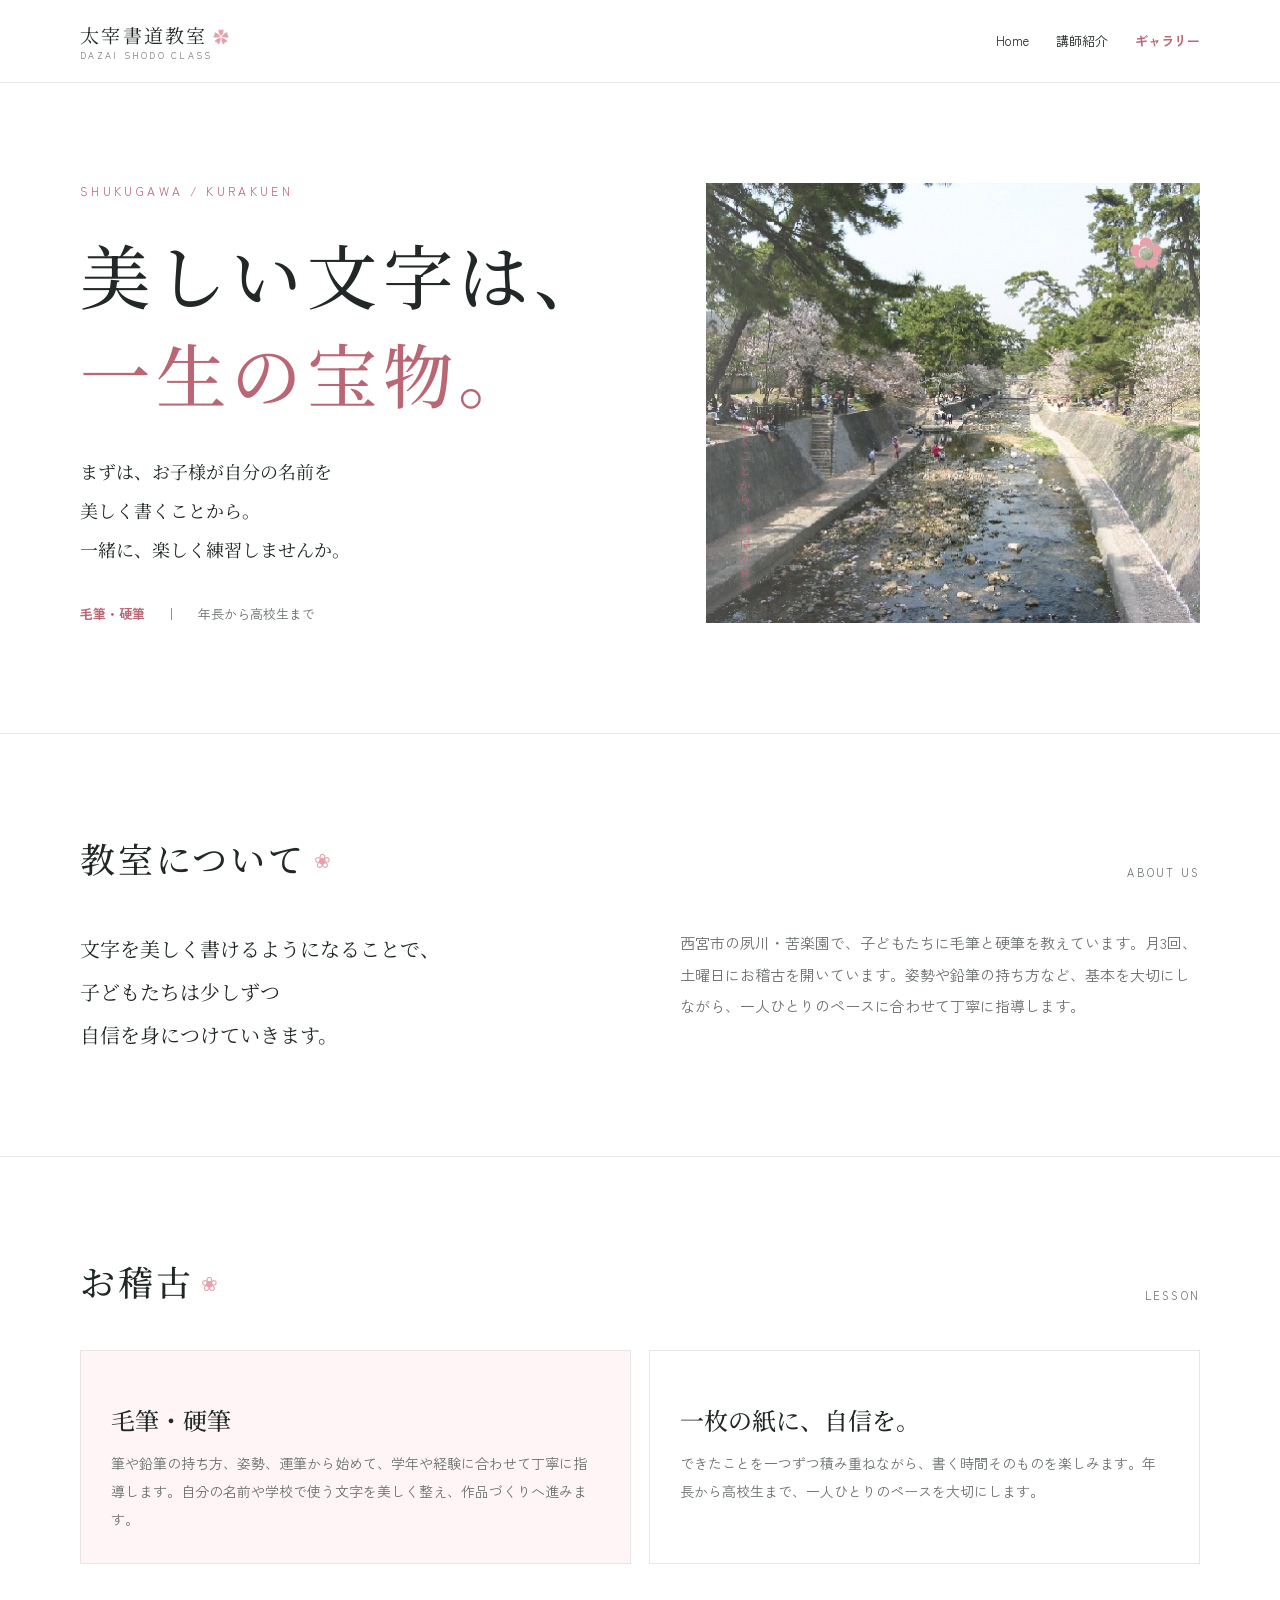
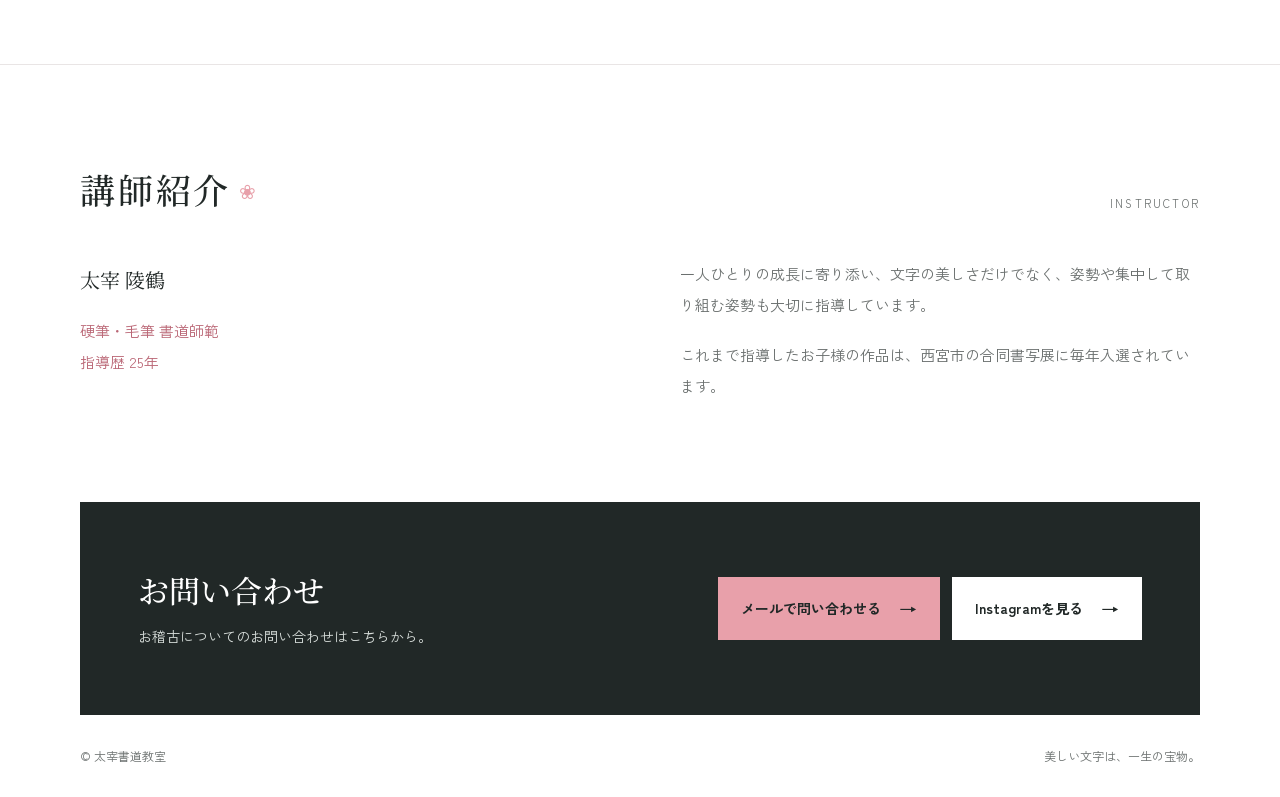
==== index.html @ 9db0733f "Add files via upload" ====
<!doctype html>
<html lang="ja">
<head>
  <meta charset="UTF-8" />
  <meta name="viewport" content="width=device-width, initial-scale=1.0" />
  <meta name="description" content="西宮市の夙川・苦楽園にある太宰書道教室。年長から高校生まで、毛筆・硬筆を丁寧に指導しています。" />
  <title>太宰書道教室｜西宮市・夙川・苦楽園の書道教室</title>
  <link rel="icon" type="image/svg+xml" href="data:image/svg+xml,%3Csvg xmlns='http://www.w3.org/2000/svg' viewBox='0 0 64 64'%3E%3Crect width='64' height='64' rx='18' fill='%23212827'/%3E%3Cpath d='M32 13c3 7 8 9 15 8-3 6-3 11 2 16-7 0-12 3-15 10-3-7-8-10-15-10 5-5 5-10 2-16 7 1 12-1 15-8Z' fill='%23e8a0aa'/%3E%3C/svg%3E" />
  <link rel="preconnect" href="https://fonts.googleapis.com" />
  <link rel="preconnect" href="https://fonts.gstatic.com" crossorigin />
  <link href="https://fonts.googleapis.com/css2?family=Noto+Serif+JP:wght@400;500;600;700;900&family=Zen+Kaku+Gothic+New:wght@400;500;700&display=swap" rel="stylesheet" />
  <style>
    :root{--ink:#212827;--pink:#e8a0aa;--pink-deep:#ba6675;--blush:#fff5f6;--line:#e9e5e5;--muted:#6b706f;--white:#fff}*{box-sizing:border-box}html{scroll-behavior:smooth}body{margin:0;background:var(--white);color:var(--ink);font-family:'Zen Kaku Gothic New',sans-serif;line-height:1.8}a{color:inherit}h1,h2,h3,p{margin:0}h1,h2,h3{font-family:'Noto Serif JP',serif;font-weight:500;line-height:1.4}.container{width:min(1120px,calc(100% - 48px));margin:auto}.topbar{border-bottom:1px solid var(--line)}.nav{height:82px;display:flex;align-items:center;justify-content:space-between}.brand{text-decoration:none;font-family:'Noto Serif JP';font-size:19px;letter-spacing:.12em}.brand small{display:block;color:var(--muted);font-family:'Zen Kaku Gothic New';font-size:9px;letter-spacing:.25em;margin-top:-5px}.navlinks{display:flex;align-items:center;gap:27px;font-size:13px}.navlinks a{text-decoration:none}.navlinks a:last-child{color:var(--pink-deep);font-weight:700}.hero{min-height:650px;display:grid;grid-template-columns:1.05fr .95fr;gap:80px;align-items:center;padding:90px 0 100px}.eyebrow{font-size:12px;letter-spacing:.28em;color:var(--pink-deep);margin-bottom:23px}.hero h1{font-size:clamp(41px,5.5vw,73px);letter-spacing:.08em}.hero h1 em{font-style:normal;color:var(--pink-deep)}.hero-copy{font-family:'Noto Serif JP';font-size:18px;line-height:2.15;margin:30px 0 34px}.hero-meta{display:flex;gap:20px;align-items:center;color:var(--muted);font-size:13px}.hero-meta span:first-child{color:var(--pink-deep);font-weight:700}.hero-visual{min-height:440px;background:var(--blush);position:relative;display:grid;place-items:center;overflow:hidden}.hero-visual:before{content:'書';font-family:'Noto Serif JP';font-size:280px;color:var(--ink);line-height:1;opacity:.95}.hero-visual:after{content:'✿';position:absolute;right:36px;top:28px;color:var(--pink);font-size:43px}.vertical-note{position:absolute;left:28px;bottom:30px;writing-mode:vertical-rl;letter-spacing:.2em;font-family:'Noto Serif JP';font-size:12px;color:var(--pink-deep)}.section{padding:100px 0;border-top:1px solid var(--line)}.section-head{display:flex;justify-content:space-between;align-items:end;margin-bottom:44px}.section-head h2{font-size:35px;letter-spacing:.08em}.section-head h2:after{content:'  ❀';font-family:serif;color:var(--pink);font-size:20px;vertical-align:5px}.section-head p{font-size:11px;color:var(--muted);letter-spacing:.2em}.intro{display:grid;grid-template-columns:1fr 1fr;gap:80px}.intro-lead{font-family:'Noto Serif JP';font-size:20px;line-height:2.15}.intro-copy{color:var(--muted);font-size:15px;line-height:2.1}.quote{margin-top:26px;border-left:2px solid var(--pink);padding-left:20px;font-family:'Noto Serif JP';color:var(--ink);font-size:16px}.program{display:grid;grid-template-columns:1fr 1fr;gap:18px}.program-card{border:1px solid var(--line);padding:30px;background:#fff}.program-card:first-child{background:var(--blush)}.program-num{font-size:11px;letter-spacing:.2em;color:var(--pink-deep)}.program-card h3{font-size:24px;margin:22px 0 12px}.program-card p{font-size:14px;color:var(--muted);line-height:2}.details{display:grid;grid-template-columns:1fr 1fr;gap:70px}.detail-table{border-top:1px solid var(--ink)}.detail-row{display:grid;grid-template-columns:128px 1fr;gap:20px;padding:17px 0;border-bottom:1px solid var(--line);font-size:14px}.detail-row b{font-weight:500;color:var(--muted)}.notice{margin-top:22px;padding:18px 20px;background:var(--blush);border-left:3px solid var(--pink);font-size:14px}.gallery{display:grid;grid-template-columns:1.25fr .75fr;grid-template-rows:180px 180px;gap:14px}.photo-slot{background:linear-gradient(135deg,#fff7f8,#f5eeee);border:1px solid var(--line);display:flex;align-items:end;padding:18px;color:var(--pink-deep);font-family:'Noto Serif JP';font-size:15px;letter-spacing:.08em}.photo-slot:first-child{grid-row:span 2}.contact{background:var(--ink);color:#fff;padding:66px 58px;display:flex;justify-content:space-between;align-items:center;gap:30px}.contact h2{font-size:31px}.contact p{margin-top:13px;color:#d9dfdc;font-size:14px}.contact-btn{display:inline-flex;align-items:center;gap:18px;background:var(--pink);color:var(--ink);padding:15px 23px;text-decoration:none;font-size:14px;font-weight:700;white-space:nowrap}.contact-btn:after{content:'→';font-size:18px}footer{padding:30px 0;color:var(--muted);font-size:12px;display:flex;justify-content:space-between}.sakura{color:var(--pink);font-size:16px;margin-left:5px}@media(max-width:760px){.container{width:min(100% - 40px,560px)}.nav{height:72px}.navlinks{display:none}.hero{grid-template-columns:1fr;gap:42px;padding:65px 0 72px}.hero h1{font-size:45px}.hero-visual{min-height:300px}.hero-visual:before{font-size:205px}.section{padding:70px 0}.section-head{display:block;margin-bottom:32px}.section-head p{margin-top:8px}.intro,.details{grid-template-columns:1fr;gap:28px}.program{grid-template-columns:1fr}.gallery{grid-template-columns:1fr 1fr;grid-template-rows:145px 145px}.photo-slot:first-child{grid-row:span 2}.contact{display:block;padding:44px 28px}.contact h2{font-size:26px}.contact-btn{margin-top:27px}footer{display:block}footer span{display:block;margin-top:8px}}
    .hero-visual{background:var(--blush) url('hero-sakura.png') center/cover no-repeat}.hero-visual:before{content:'';position:absolute;inset:0;background:linear-gradient(90deg,rgba(255,255,255,.28),rgba(255,255,255,.02) 62%,rgba(255,245,246,.22))}.hero-visual:after{content:'✿';position:absolute;right:36px;top:28px;color:var(--pink);font-size:43px;text-shadow:0 1px 12px rgba(255,255,255,.8)}.vertical-note{text-shadow:0 1px 10px #fff}
    .contact-actions{display:flex;gap:12px;flex-wrap:wrap}.instagram-btn{background:#fff;color:var(--ink)}@media(max-width:760px){.contact-actions{margin-top:27px}.contact-actions .contact-btn{margin-top:0}}
  </style>
  <script type="application/ld+json">{"@context":"https://schema.org","@type":"LocalBusiness","name":"太宰書道教室","description":"西宮市の夙川・苦楽園にある、年長から高校生までを対象とした毛筆・硬筆の書道教室です。","email":"194da194@gmail.com","areaServed":["西宮市","夙川","苦楽園"],"serviceType":["書道教室","毛筆","硬筆"],"sameAs":["https://www.instagram.com/ryokaku_dazai?stkn=cnpycWZlaXZibTdu"]}</script>
</head>
<body>
  <div class="topbar"><header class="container nav"><a href="index.html" class="brand">太宰書道教室<span class="sakura">✿</span><small>DAZAI SHODO CLASS</small></a><nav class="navlinks"><a href="index.html">Home</a><a href="#instructor">講師紹介</a><a href="gallery/index.html">ギャラリー</a></nav></header></div>
  <main id="top">
    <section class="container hero"><div><p class="eyebrow">SHUKUGAWA / KURAKUEN</p><h1>美しい文字は、<br><em>一生の宝物。</em></h1><p class="hero-copy">まずは、お子様が自分の名前を<br>美しく書くことから。<br>一緒に、楽しく練習しませんか。</p><div class="hero-meta"><span>毛筆・硬筆</span><span>｜</span><span>年長から高校生まで</span></div></div><div class="hero-visual"><div class="vertical-note">書くことから、自信が育つ</div></div></section>
    <section class="section" id="about"><div class="container"><div class="section-head"><h2>教室について</h2><p>ABOUT US</p></div><div class="intro"><p class="intro-lead">文字を美しく書けるようになることで、<br>子どもたちは少しずつ<br>自信を身につけていきます。</p><div><p class="intro-copy">西宮市の夙川・苦楽園で、子どもたちに毛筆と硬筆を教えています。月3回、土曜日にお稽古を開いています。姿勢や鉛筆の持ち方など、基本を大切にしながら、一人ひとりのペースに合わせて丁寧に指導します。</p></div></div></div></section>
    <section class="section" id="lesson"><div class="container"><div class="section-head"><h2>お稽古</h2><p>LESSON</p></div><div class="program"><article class="program-card"><h3>毛筆・硬筆</h3><p>筆や鉛筆の持ち方、姿勢、運筆から始めて、学年や経験に合わせて丁寧に指導します。自分の名前や学校で使う文字を美しく整え、作品づくりへ進みます。</p></article><article class="program-card"><h3>一枚の紙に、自信を。</h3><p>できたことを一つずつ積み重ねながら、書く時間そのものを楽しみます。年長から高校生まで、一人ひとりのペースを大切にします。</p></article></div></div></section>
    <section class="section" id="instructor"><div class="container"><div class="section-head"><h2>講師紹介</h2><p>INSTRUCTOR</p></div><div class="intro"><div><p class="intro-lead">太宰 陵鶴</p><p class="intro-copy" style="margin-top:14px;color:var(--pink-deep);">硬筆・毛筆 書道師範<br>指導歴 25年</p></div><div><p class="intro-copy">一人ひとりの成長に寄り添い、文字の美しさだけでなく、姿勢や集中して取り組む姿勢も大切に指導しています。</p><p class="intro-copy" style="margin-top:18px;">これまで指導したお子様の作品は、西宮市の合同書写展に毎年入選されています。</p></div></div></div></section>
    <section class="container" id="contact"><div class="contact"><div><h2>お問い合わせ</h2><p>お稽古についてのお問い合わせはこちらから。</p></div><div class="contact-actions"><a class="contact-btn" href="mailto:194da194@gmail.com">メールで問い合わせる</a><a class="contact-btn instagram-btn" href="https://www.instagram.com/ryokaku_dazai?stkn=cnpycWZlaXZibTdu" target="_blank" rel="noopener noreferrer">Instagramを見る</a></div></div></section>
  </main>
  <footer class="container"><span>© 太宰書道教室</span><span>美しい文字は、一生の宝物。</span></footer>
</body>
</html>
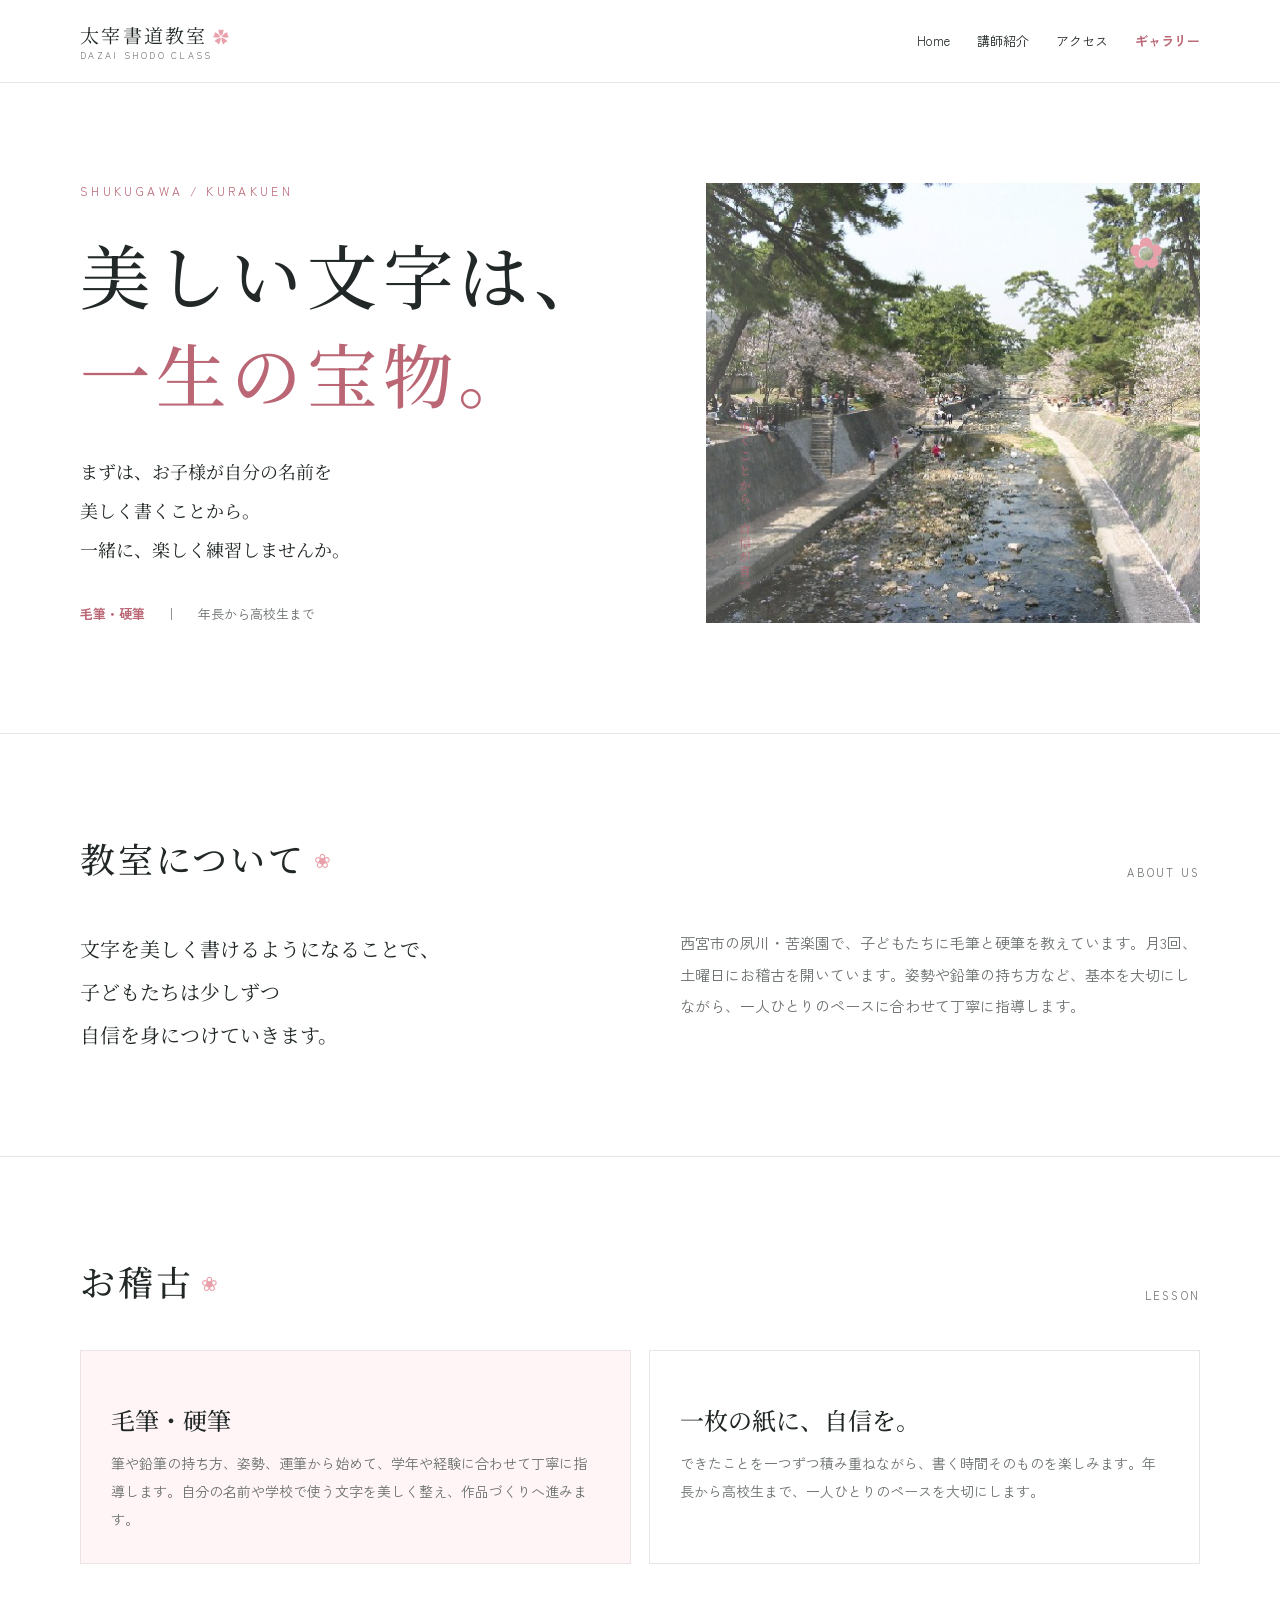
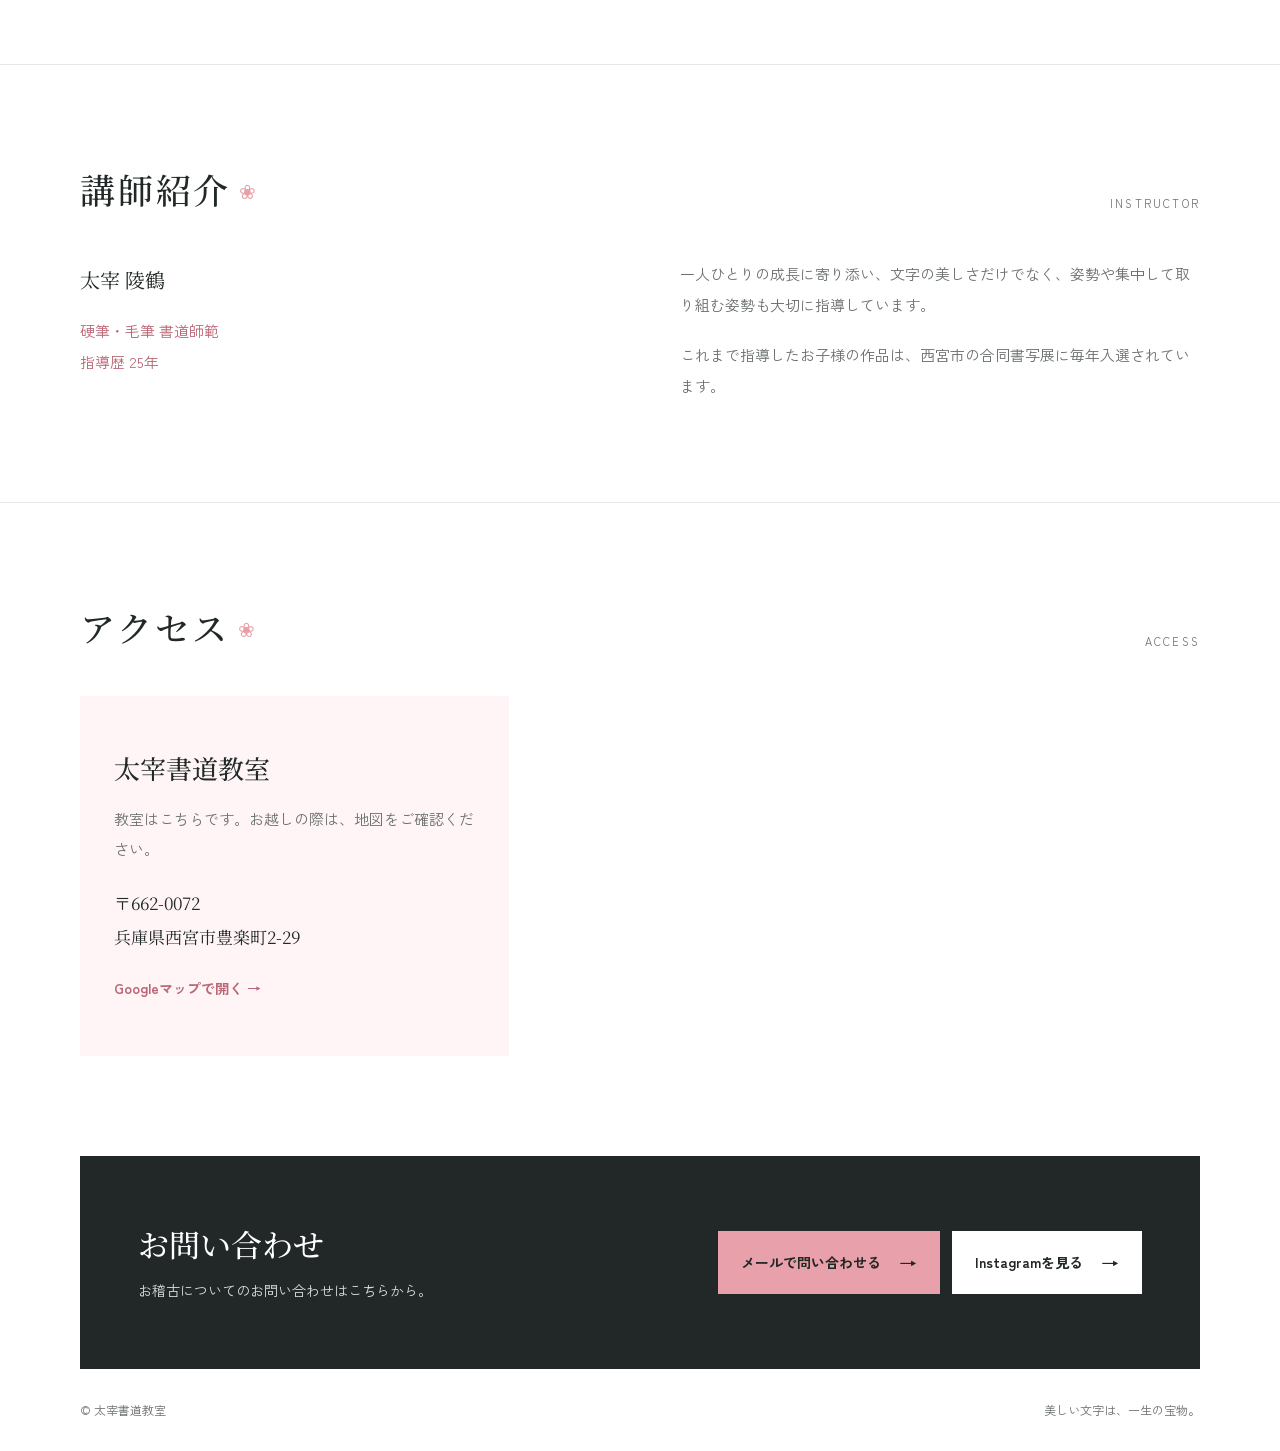
==== commit 3d340edd: "Add files via upload" ====
--- a/index.html
+++ b/index.html
@@ -5,6 +5,14 @@
   <meta name="viewport" content="width=device-width, initial-scale=1.0" />
   <meta name="description" content="西宮市の夙川・苦楽園にある太宰書道教室。年長から高校生まで、毛筆・硬筆を丁寧に指導しています。" />
   <title>太宰書道教室｜西宮市・夙川・苦楽園の書道教室</title>
+  <meta name="robots" content="index,follow" />
+  <link rel="canonical" href="https://tataizaifu08-cmd.github.io/dazaisodo/" />
+  <meta property="og:locale" content="ja_JP" />
+  <meta property="og:type" content="website" />
+  <meta property="og:title" content="太宰書道教室｜西宮市・夙川・苦楽園の書道教室" />
+  <meta property="og:description" content="年長から高校生まで、毛筆・硬筆を丁寧に学べる西宮市の書道教室です。" />
+  <meta property="og:url" content="https://tataizaifu08-cmd.github.io/dazaisodo/" />
+  <meta name="twitter:card" content="summary" />
   <link rel="icon" type="image/svg+xml" href="data:image/svg+xml,%3Csvg xmlns='http://www.w3.org/2000/svg' viewBox='0 0 64 64'%3E%3Crect width='64' height='64' rx='18' fill='%23212827'/%3E%3Cpath d='M32 13c3 7 8 9 15 8-3 6-3 11 2 16-7 0-12 3-15 10-3-7-8-10-15-10 5-5 5-10 2-16 7 1 12-1 15-8Z' fill='%23e8a0aa'/%3E%3C/svg%3E" />
   <link rel="preconnect" href="https://fonts.googleapis.com" />
   <link rel="preconnect" href="https://fonts.gstatic.com" crossorigin />
@@ -12,17 +20,29 @@
   <style>
     :root{--ink:#212827;--pink:#e8a0aa;--pink-deep:#ba6675;--blush:#fff5f6;--line:#e9e5e5;--muted:#6b706f;--white:#fff}*{box-sizing:border-box}html{scroll-behavior:smooth}body{margin:0;background:var(--white);color:var(--ink);font-family:'Zen Kaku Gothic New',sans-serif;line-height:1.8}a{color:inherit}h1,h2,h3,p{margin:0}h1,h2,h3{font-family:'Noto Serif JP',serif;font-weight:500;line-height:1.4}.container{width:min(1120px,calc(100% - 48px));margin:auto}.topbar{border-bottom:1px solid var(--line)}.nav{height:82px;display:flex;align-items:center;justify-content:space-between}.brand{text-decoration:none;font-family:'Noto Serif JP';font-size:19px;letter-spacing:.12em}.brand small{display:block;color:var(--muted);font-family:'Zen Kaku Gothic New';font-size:9px;letter-spacing:.25em;margin-top:-5px}.navlinks{display:flex;align-items:center;gap:27px;font-size:13px}.navlinks a{text-decoration:none}.navlinks a:last-child{color:var(--pink-deep);font-weight:700}.hero{min-height:650px;display:grid;grid-template-columns:1.05fr .95fr;gap:80px;align-items:center;padding:90px 0 100px}.eyebrow{font-size:12px;letter-spacing:.28em;color:var(--pink-deep);margin-bottom:23px}.hero h1{font-size:clamp(41px,5.5vw,73px);letter-spacing:.08em}.hero h1 em{font-style:normal;color:var(--pink-deep)}.hero-copy{font-family:'Noto Serif JP';font-size:18px;line-height:2.15;margin:30px 0 34px}.hero-meta{display:flex;gap:20px;align-items:center;color:var(--muted);font-size:13px}.hero-meta span:first-child{color:var(--pink-deep);font-weight:700}.hero-visual{min-height:440px;background:var(--blush);position:relative;display:grid;place-items:center;overflow:hidden}.hero-visual:before{content:'書';font-family:'Noto Serif JP';font-size:280px;color:var(--ink);line-height:1;opacity:.95}.hero-visual:after{content:'✿';position:absolute;right:36px;top:28px;color:var(--pink);font-size:43px}.vertical-note{position:absolute;left:28px;bottom:30px;writing-mode:vertical-rl;letter-spacing:.2em;font-family:'Noto Serif JP';font-size:12px;color:var(--pink-deep)}.section{padding:100px 0;border-top:1px solid var(--line)}.section-head{display:flex;justify-content:space-between;align-items:end;margin-bottom:44px}.section-head h2{font-size:35px;letter-spacing:.08em}.section-head h2:after{content:'  ❀';font-family:serif;color:var(--pink);font-size:20px;vertical-align:5px}.section-head p{font-size:11px;color:var(--muted);letter-spacing:.2em}.intro{display:grid;grid-template-columns:1fr 1fr;gap:80px}.intro-lead{font-family:'Noto Serif JP';font-size:20px;line-height:2.15}.intro-copy{color:var(--muted);font-size:15px;line-height:2.1}.quote{margin-top:26px;border-left:2px solid var(--pink);padding-left:20px;font-family:'Noto Serif JP';color:var(--ink);font-size:16px}.program{display:grid;grid-template-columns:1fr 1fr;gap:18px}.program-card{border:1px solid var(--line);padding:30px;background:#fff}.program-card:first-child{background:var(--blush)}.program-num{font-size:11px;letter-spacing:.2em;color:var(--pink-deep)}.program-card h3{font-size:24px;margin:22px 0 12px}.program-card p{font-size:14px;color:var(--muted);line-height:2}.details{display:grid;grid-template-columns:1fr 1fr;gap:70px}.detail-table{border-top:1px solid var(--ink)}.detail-row{display:grid;grid-template-columns:128px 1fr;gap:20px;padding:17px 0;border-bottom:1px solid var(--line);font-size:14px}.detail-row b{font-weight:500;color:var(--muted)}.notice{margin-top:22px;padding:18px 20px;background:var(--blush);border-left:3px solid var(--pink);font-size:14px}.gallery{display:grid;grid-template-columns:1.25fr .75fr;grid-template-rows:180px 180px;gap:14px}.photo-slot{background:linear-gradient(135deg,#fff7f8,#f5eeee);border:1px solid var(--line);display:flex;align-items:end;padding:18px;color:var(--pink-deep);font-family:'Noto Serif JP';font-size:15px;letter-spacing:.08em}.photo-slot:first-child{grid-row:span 2}.contact{background:var(--ink);color:#fff;padding:66px 58px;display:flex;justify-content:space-between;align-items:center;gap:30px}.contact h2{font-size:31px}.contact p{margin-top:13px;color:#d9dfdc;font-size:14px}.contact-btn{display:inline-flex;align-items:center;gap:18px;background:var(--pink);color:var(--ink);padding:15px 23px;text-decoration:none;font-size:14px;font-weight:700;white-space:nowrap}.contact-btn:after{content:'→';font-size:18px}footer{padding:30px 0;color:var(--muted);font-size:12px;display:flex;justify-content:space-between}.sakura{color:var(--pink);font-size:16px;margin-left:5px}@media(max-width:760px){.container{width:min(100% - 40px,560px)}.nav{height:72px}.navlinks{display:none}.hero{grid-template-columns:1fr;gap:42px;padding:65px 0 72px}.hero h1{font-size:45px}.hero-visual{min-height:300px}.hero-visual:before{font-size:205px}.section{padding:70px 0}.section-head{display:block;margin-bottom:32px}.section-head p{margin-top:8px}.intro,.details{grid-template-columns:1fr;gap:28px}.program{grid-template-columns:1fr}.gallery{grid-template-columns:1fr 1fr;grid-template-rows:145px 145px}.photo-slot:first-child{grid-row:span 2}.contact{display:block;padding:44px 28px}.contact h2{font-size:26px}.contact-btn{margin-top:27px}footer{display:block}footer span{display:block;margin-top:8px}}
     .hero-visual{background:var(--blush) url('hero-sakura.png') center/cover no-repeat}.hero-visual:before{content:'';position:absolute;inset:0;background:linear-gradient(90deg,rgba(255,255,255,.28),rgba(255,255,255,.02) 62%,rgba(255,245,246,.22))}.hero-visual:after{content:'✿';position:absolute;right:36px;top:28px;color:var(--pink);font-size:43px;text-shadow:0 1px 12px rgba(255,255,255,.8)}.vertical-note{text-shadow:0 1px 10px #fff}
-    .contact-actions{display:flex;gap:12px;flex-wrap:wrap}.instagram-btn{background:#fff;color:var(--ink)}@media(max-width:760px){.contact-actions{margin-top:27px}.contact-actions .contact-btn{margin-top:0}}
+    .contact-actions{display:flex;gap:12px;flex-wrap:wrap}.instagram-btn{background:#fff;color:var(--ink)}@media(max-width:760px){.contact-actions{margin-top:27px}.contact-actions .contact-btn{margin-top:0}.nav{height:auto;min-height:72px;align-items:flex-start;padding-top:15px;padding-bottom:15px}.brand{font-size:17px;white-space:nowrap}.navlinks{display:flex;flex-wrap:wrap;justify-content:flex-end;gap:4px 9px;max-width:155px;font-size:11px;line-height:1.35}}
   </style>
-  <script type="application/ld+json">{"@context":"https://schema.org","@type":"LocalBusiness","name":"太宰書道教室","description":"西宮市の夙川・苦楽園にある、年長から高校生までを対象とした毛筆・硬筆の書道教室です。","email":"194da194@gmail.com","areaServed":["西宮市","夙川","苦楽園"],"serviceType":["書道教室","毛筆","硬筆"],"sameAs":["https://www.instagram.com/ryokaku_dazai?stkn=cnpycWZlaXZibTdu"]}</script>
+  <style>
+    .access-section{padding:100px 0;border-top:1px solid var(--line)}
+    .access-grid{display:grid;grid-template-columns:.8fr 1.2fr;gap:48px;align-items:stretch}
+    .access-copy{padding:34px;background:var(--blush);display:flex;flex-direction:column;justify-content:center}
+    .access-copy h3{font-size:26px;margin-bottom:18px}
+    .access-copy p{color:var(--muted);font-size:15px;line-height:2}
+    .access-address{margin-top:22px;color:var(--ink)!important;font-family:'Noto Serif JP';font-size:17px!important}
+    .map-frame{min-height:360px;border:0;width:100%;display:block}
+    .map-link{display:inline-block;margin-top:22px;color:var(--pink-deep);font-size:14px;font-weight:700;text-decoration:none}
+    @media(max-width:760px){.access-section{padding:70px 0}.access-grid{grid-template-columns:1fr;gap:24px}.map-frame{min-height:300px}}
+  </style>
+  <script type="application/ld+json">{"@context":"https://schema.org","@type":"LocalBusiness","name":"太宰書道教室","description":"西宮市の夙川・苦楽園にある、年長から高校生までを対象とした毛筆・硬筆の書道教室です。","email":"194da194@gmail.com","address":{"@type":"PostalAddress","postalCode":"662-0072","addressRegion":"兵庫県","addressLocality":"西宮市","streetAddress":"豊楽町2-29"},"hasMap":"https://www.google.com/maps/search/?api=1&query=%E3%80%92662-0072%20%E5%85%B5%E5%BA%AB%E7%9C%8C%E8%A5%BF%E5%AE%AE%E5%B8%82%E8%B1%8A%E6%A5%BD%E7%94%BA2-29","areaServed":["西宮市","夙川","苦楽園"],"serviceType":["書道教室","毛筆","硬筆"],"founder":{"@type":"Person","name":"太宰 陵鶴","jobTitle":"硬筆・毛筆 書道師範","knowsAbout":["硬筆","毛筆","書道指導"]},"sameAs":["https://www.instagram.com/ryokaku_dazai?stkn=cnpycWZlaXZibTdu"]}</script>
 </head>
 <body>
-  <div class="topbar"><header class="container nav"><a href="index.html" class="brand">太宰書道教室<span class="sakura">✿</span><small>DAZAI SHODO CLASS</small></a><nav class="navlinks"><a href="index.html">Home</a><a href="#instructor">講師紹介</a><a href="gallery/index.html">ギャラリー</a></nav></header></div>
+  <div class="topbar"><header class="container nav"><a href="index.html" class="brand">太宰書道教室<span class="sakura">✿</span><small>DAZAI SHODO CLASS</small></a><nav class="navlinks"><a href="index.html">Home</a><a href="#instructor">講師紹介</a><a href="#access">アクセス</a><a href="gallery/index.html">ギャラリー</a></nav></header></div>
   <main id="top">
     <section class="container hero"><div><p class="eyebrow">SHUKUGAWA / KURAKUEN</p><h1>美しい文字は、<br><em>一生の宝物。</em></h1><p class="hero-copy">まずは、お子様が自分の名前を<br>美しく書くことから。<br>一緒に、楽しく練習しませんか。</p><div class="hero-meta"><span>毛筆・硬筆</span><span>｜</span><span>年長から高校生まで</span></div></div><div class="hero-visual"><div class="vertical-note">書くことから、自信が育つ</div></div></section>
     <section class="section" id="about"><div class="container"><div class="section-head"><h2>教室について</h2><p>ABOUT US</p></div><div class="intro"><p class="intro-lead">文字を美しく書けるようになることで、<br>子どもたちは少しずつ<br>自信を身につけていきます。</p><div><p class="intro-copy">西宮市の夙川・苦楽園で、子どもたちに毛筆と硬筆を教えています。月3回、土曜日にお稽古を開いています。姿勢や鉛筆の持ち方など、基本を大切にしながら、一人ひとりのペースに合わせて丁寧に指導します。</p></div></div></div></section>
     <section class="section" id="lesson"><div class="container"><div class="section-head"><h2>お稽古</h2><p>LESSON</p></div><div class="program"><article class="program-card"><h3>毛筆・硬筆</h3><p>筆や鉛筆の持ち方、姿勢、運筆から始めて、学年や経験に合わせて丁寧に指導します。自分の名前や学校で使う文字を美しく整え、作品づくりへ進みます。</p></article><article class="program-card"><h3>一枚の紙に、自信を。</h3><p>できたことを一つずつ積み重ねながら、書く時間そのものを楽しみます。年長から高校生まで、一人ひとりのペースを大切にします。</p></article></div></div></section>
     <section class="section" id="instructor"><div class="container"><div class="section-head"><h2>講師紹介</h2><p>INSTRUCTOR</p></div><div class="intro"><div><p class="intro-lead">太宰 陵鶴</p><p class="intro-copy" style="margin-top:14px;color:var(--pink-deep);">硬筆・毛筆 書道師範<br>指導歴 25年</p></div><div><p class="intro-copy">一人ひとりの成長に寄り添い、文字の美しさだけでなく、姿勢や集中して取り組む姿勢も大切に指導しています。</p><p class="intro-copy" style="margin-top:18px;">これまで指導したお子様の作品は、西宮市の合同書写展に毎年入選されています。</p></div></div></div></section>
+    <section class="access-section" id="access"><div class="container"><div class="section-head"><h2>アクセス</h2><p>ACCESS</p></div><div class="access-grid"><div class="access-copy"><h3>太宰書道教室</h3><p>教室はこちらです。お越しの際は、地図をご確認ください。</p><p class="access-address">〒662-0072<br>兵庫県西宮市豊楽町2-29</p><a class="map-link" href="https://www.google.com/maps/search/?api=1&query=%E3%80%92662-0072%20%E5%85%B5%E5%BA%AB%E7%9C%8C%E8%A5%BF%E5%AE%AE%E5%B8%82%E8%B1%8A%E6%A5%BD%E7%94%BA2-29" target="_blank" rel="noopener noreferrer">Googleマップで開く →</a></div><iframe class="map-frame" title="太宰書道教室の所在地地図" src="https://www.google.com/maps?q=%E3%80%92662-0072%20%E5%85%B5%E5%BA%AB%E7%9C%8C%E8%A5%BF%E5%AE%AE%E5%B8%82%E8%B1%8A%E6%A5%BD%E7%94%BA2-29&output=embed" loading="lazy" referrerpolicy="no-referrer-when-downgrade" allowfullscreen></iframe></div></div></section>
     <section class="container" id="contact"><div class="contact"><div><h2>お問い合わせ</h2><p>お稽古についてのお問い合わせはこちらから。</p></div><div class="contact-actions"><a class="contact-btn" href="mailto:194da194@gmail.com">メールで問い合わせる</a><a class="contact-btn instagram-btn" href="https://www.instagram.com/ryokaku_dazai?stkn=cnpycWZlaXZibTdu" target="_blank" rel="noopener noreferrer">Instagramを見る</a></div></div></section>
   </main>
   <footer class="container"><span>© 太宰書道教室</span><span>美しい文字は、一生の宝物。</span></footer>
